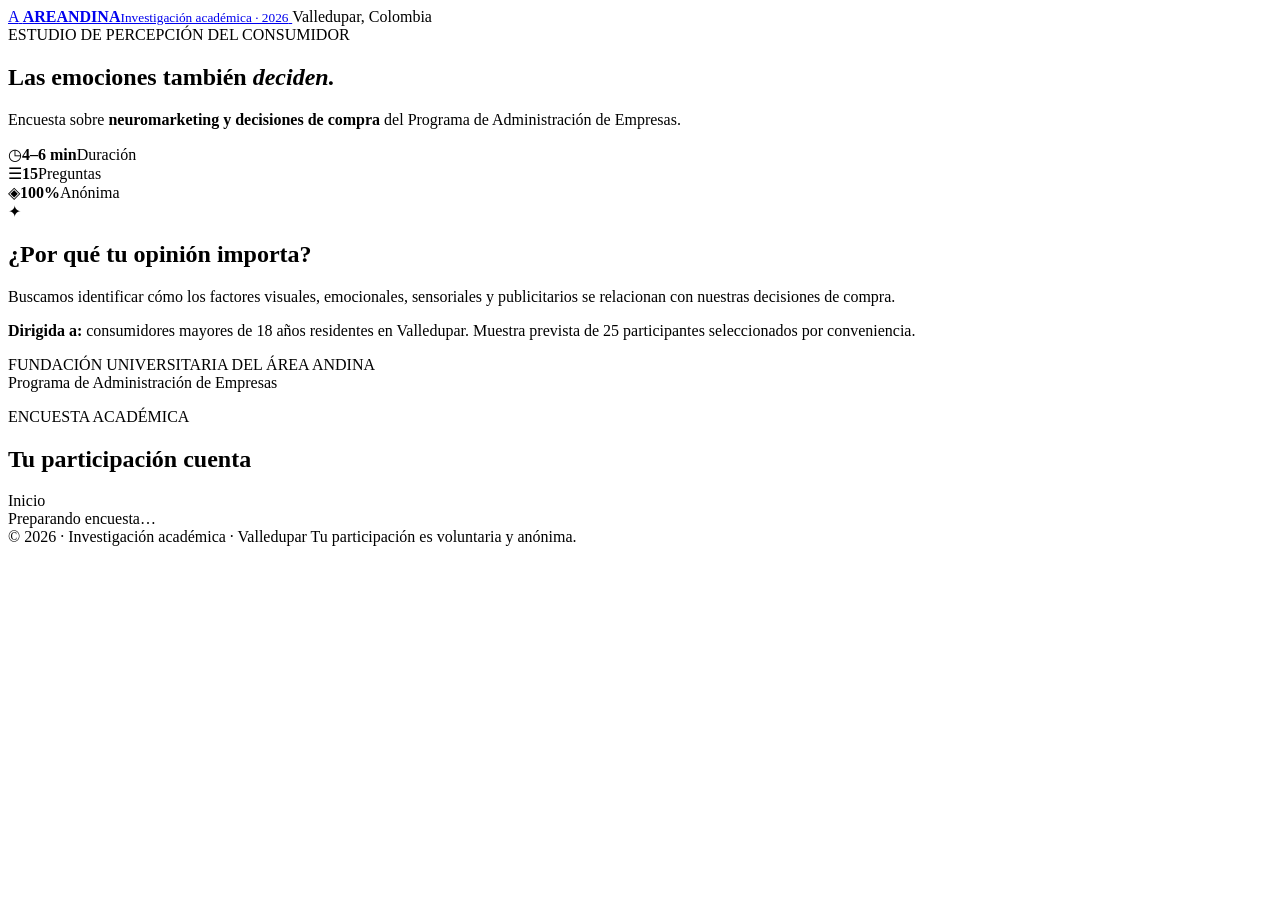
==== index.html @ e22e8b02 "feat: add accessible survey landing page" ====
<!doctype html>
<html lang="es">
<head>
  <meta charset="UTF-8" />
  <meta name="viewport" content="width=device-width, initial-scale=1" />
  <meta name="theme-color" content="#173c45" />
  <meta name="description" content="Encuesta académica anónima sobre neuromarketing y decisiones de compra en Valledupar, 2026. Fundación Universitaria del Área Andina." />
  <title>Encuesta de Neuromarketing | Areandina — Valledupar 2026</title>
  <link rel="stylesheet" href="./styles.css" />
  <script src="./app.js" defer></script>
</head>
<body>
  <div class="topline"></div>
  <header class="site-header shell">
    <a class="identity" href="./" aria-label="Encuesta de neuromarketing, inicio">
      <span class="identity-mark" aria-hidden="true">A</span>
      <span class="identity-copy"><strong>AREANDINA</strong><small>Investigación académica · 2026</small></span>
    </a>
    <span class="header-meta"><span class="status-dot"></span> Valledupar, Colombia</span>
  </header>

  <div class="shell page-grid">
    <aside class="intro">
      <span class="eyebrow"><span class="eyebrow-line"></span> ESTUDIO DE PERCEPCIÓN DEL CONSUMIDOR</span>
      <h1>Las emociones también <em>deciden.</em></h1>
      <p class="intro-lead">Encuesta sobre <strong>neuromarketing y decisiones de compra</strong> del Programa de Administración de Empresas.</p>
      <div class="stats">
        <div class="stat"><span class="stat-icon" aria-hidden="true">◷</span><strong>4–6 min</strong><span>Duración</span></div>
        <div class="stat"><span class="stat-icon" aria-hidden="true">☰</span><strong>15</strong><span>Preguntas</span></div>
        <div class="stat"><span class="stat-icon" aria-hidden="true">◈</span><strong>100%</strong><span>Anónima</span></div>
      </div>
      <div class="about">
        <div class="about-head"><span class="about-icon" aria-hidden="true">✦</span><h2>¿Por qué tu opinión importa?</h2></div>
        <p>Buscamos identificar cómo los factores visuales, emocionales, sensoriales y publicitarios se relacionan con nuestras decisiones de compra.</p>
        <div class="divider"></div>
        <p class="about-mini"><strong>Dirigida a:</strong> consumidores mayores de 18 años residentes en Valledupar. Muestra prevista de 25 participantes seleccionados por conveniencia.</p>
      </div>
      <p class="institution">FUNDACIÓN UNIVERSITARIA DEL ÁREA ANDINA<br />Programa de Administración de Empresas</p>
    </aside>

    <main class="survey-panel" id="main">
      <div class="panel-upper">
        <div><span class="section-kicker" id="step-label">ENCUESTA ACADÉMICA</span><h2 id="panel-title">Tu participación cuenta</h2></div>
        <span class="step-counter" id="step-counter">Inicio</span>
      </div>
      <div class="progress-track" role="progressbar" aria-label="Progreso de la encuesta" aria-valuemin="0" aria-valuemax="100" aria-valuenow="0" id="progress-track"><span id="progress-fill"></span></div>
      <div class="form-content" id="form-content" aria-live="polite">
        <div class="loading-text">Preparando encuesta…</div>
      </div>
    </main>
  </div>
  <footer class="footer shell">
    <span>© 2026 · Investigación académica · Valledupar</span>
    <span>Tu participación es voluntaria y anónima.</span>
  </footer>
</body>
</html>
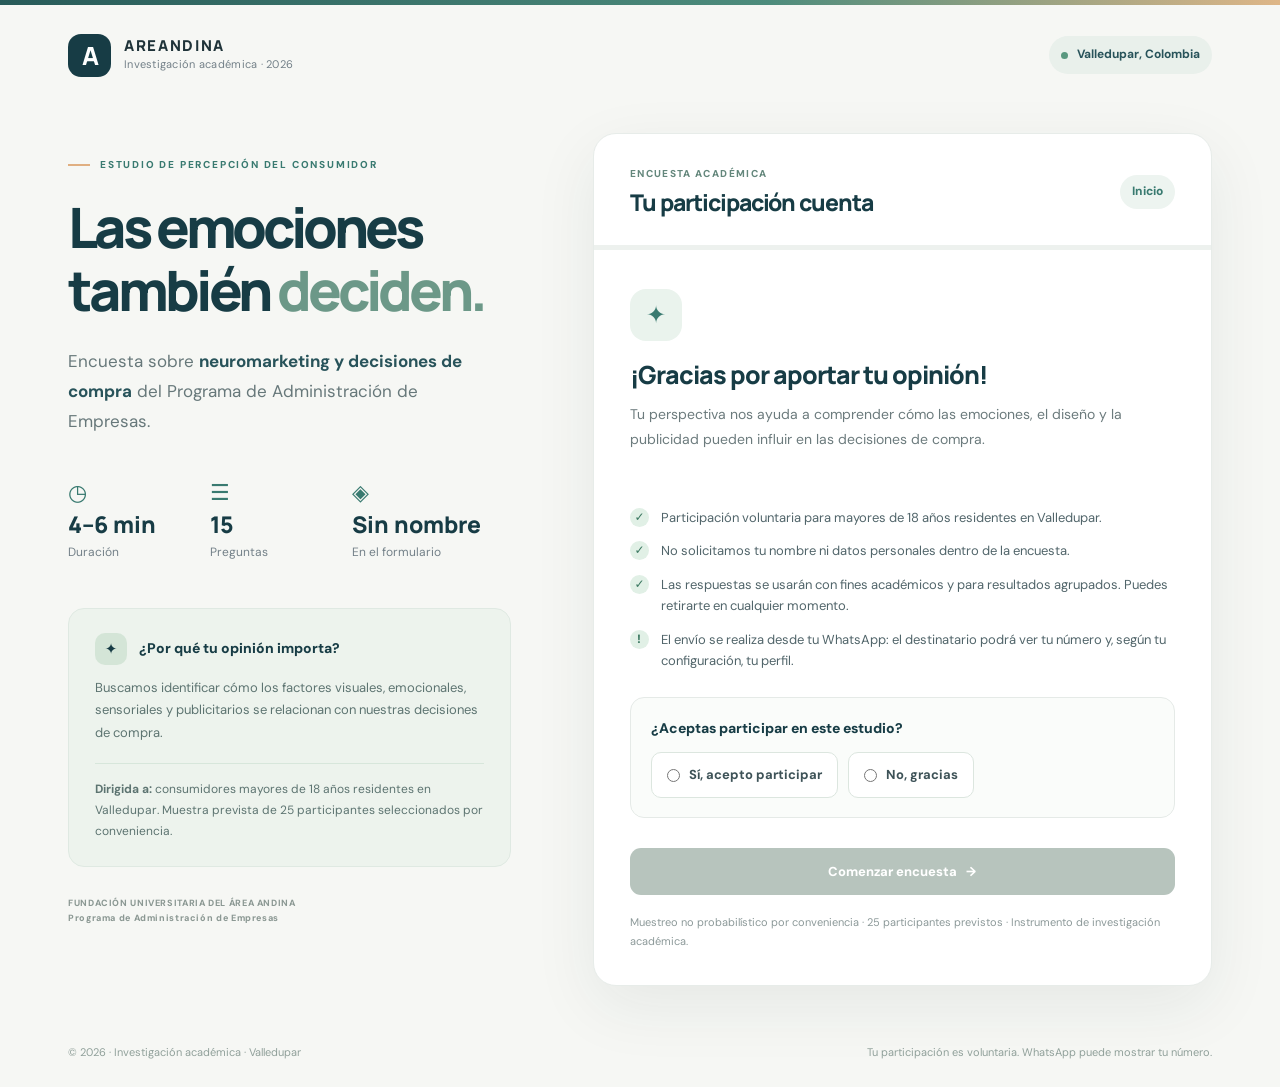
==== commit 7105e54a: "fix: clarify WhatsApp sender privacy in survey" ====
--- a/index.html
+++ b/index.html
@@ -27,7 +27,7 @@
       <div class="stats">
         <div class="stat"><span class="stat-icon" aria-hidden="true">◷</span><strong>4–6 min</strong><span>Duración</span></div>
         <div class="stat"><span class="stat-icon" aria-hidden="true">☰</span><strong>15</strong><span>Preguntas</span></div>
-        <div class="stat"><span class="stat-icon" aria-hidden="true">◈</span><strong>100%</strong><span>Anónima</span></div>
+        <div class="stat"><span class="stat-icon" aria-hidden="true">◈</span><strong>Sin nombre</strong><span>En el formulario</span></div>
       </div>
       <div class="about">
         <div class="about-head"><span class="about-icon" aria-hidden="true">✦</span><h2>¿Por qué tu opinión importa?</h2></div>
@@ -51,7 +51,7 @@
   </div>
   <footer class="footer shell">
     <span>© 2026 · Investigación académica · Valledupar</span>
-    <span>Tu participación es voluntaria y anónima.</span>
+    <span>Tu participación es voluntaria. WhatsApp puede mostrar tu número.</span>
   </footer>
 </body>
 </html>
--- a/styles.css
+++ b/styles.css
@@ -0,0 +1,108 @@
+@import url('https://fonts.googleapis.com/css2?family=DM+Sans:wght@400;500;600;700;800&family=Manrope:wght@400;500;600;700;800&display=swap');
+:root{--forest:#173c45;--forest-2:#28535a;--green:#397a70;--cream:#f6f7f4;--white:#fff;--muted:#738088;--line:#e5eae7;--ink:#1f3339;--accent:#e0af81;--soft:#eaf3ef;--error:#ae4847;--shadow:0 20px 65px rgba(29,58,59,.075)}
+*{box-sizing:border-box}
+html{scroll-behavior:smooth}
+body{margin:0;background:var(--cream);color:var(--ink);font:15px/1.6 'DM Sans',system-ui,-apple-system,BlinkMacSystemFont,'Segoe UI',sans-serif;-webkit-font-smoothing:antialiased}
+.topline{height:5px;background:linear-gradient(90deg,#285b59 0%,#4d8c7c 60%,#deb687 100%)}
+.shell{max-width:1200px;margin:0 auto;padding-left:28px;padding-right:28px}
+.site-header{height:100px;display:flex;align-items:center;justify-content:space-between}
+.identity{display:inline-flex;gap:13px;align-items:center;color:inherit;text-decoration:none}
+.identity-mark{display:grid;place-items:center;width:43px;height:43px;border-radius:13px;background:var(--forest);color:white;font:800 25px/1 'Manrope',sans-serif;letter-spacing:-2px}
+.identity-copy{display:flex;flex-direction:column;gap:0}
+.identity-copy strong{font:800 15px/1.3 'Manrope',sans-serif;letter-spacing:.11em}
+.identity-copy small{color:var(--muted);font-size:11px;letter-spacing:.025em}
+.header-meta{font-size:12px;color:var(--forest-2);font-weight:700;display:inline-flex;align-items:center;gap:9px;padding:9px 12px;background:#e9f0eb;border-radius:999px}
+.status-dot{width:7px;height:7px;border-radius:50%;background:#59987f}
+.page-grid{display:grid;grid-template-columns:minmax(0,.86fr) minmax(0,1.14fr);gap:58px;align-items:start;padding-top:28px;padding-bottom:58px}
+.intro{padding-top:24px}
+.eyebrow{display:flex;align-items:center;gap:10px;font-size:10px;letter-spacing:.18em;font-weight:800;color:var(--green)}
+.eyebrow-line{height:2px;width:22px;background:var(--accent)}
+.intro h1{font:800 clamp(42px,4.35vw,67px)/1.13 'Manrope',sans-serif;letter-spacing:-.066em;margin:23px 0 24px;color:var(--forest);max-width:535px}
+.intro h1 em{font-style:normal;color:#6c9888;position:relative}
+.intro-lead{color:#67787a;font-size:17px;line-height:1.78;max-width:430px;margin:0}
+.intro-lead strong{color:var(--forest-2);font-weight:700}
+.stats{display:grid;grid-template-columns:repeat(3,1fr);max-width:420px;margin:38px 0 45px;gap:6px}
+.stat{display:flex;flex-direction:column;gap:0}
+.stat-icon{color:var(--green);font-size:22px;height:35px}
+.stat strong{font:800 23px/1.25 'Manrope',sans-serif;color:var(--forest)}
+.stat>span:last-child{font-size:12px;color:var(--muted);margin-top:5px}
+.about{border:1px solid #dfe9e2;border-radius:16px;background:#edf3ed;padding:24px 26px;max-width:443px}
+.about-head{display:flex;gap:12px;align-items:center}
+.about-icon{height:32px;width:32px;display:grid;place-items:center;border-radius:10px;background:#d4e5d7;color:var(--forest)}
+.about h2{font-size:14px;line-height:1.35;margin:0;color:var(--forest);font-weight:800}
+.about p{margin:12px 0 0;color:#5d7471;font-size:13px;line-height:1.76}
+.about p.about-mini{font-size:12px;margin-top:15px}
+.about .divider{height:1px;background:#d7e6db;margin:18px 0 14px}
+.institution{color:#8b9893;letter-spacing:.07em;font-size:9px;font-weight:800;margin:29px 0 0}
+.survey-panel{background:var(--white);border:1px solid #e7ece9;box-shadow:var(--shadow);border-radius:23px;overflow:hidden}
+.panel-upper{display:flex;align-items:center;justify-content:space-between;gap:14px;padding:32px 36px 27px}
+.section-kicker{display:block;color:#64877c;letter-spacing:.135em;font-size:10px;font-weight:800;margin-bottom:6px}
+.panel-upper h2{font:800 23px/1.3 'Manrope',sans-serif;letter-spacing:-.045em;color:var(--forest);margin:0}
+.step-counter{white-space:nowrap;font-size:12px;color:var(--green);font-weight:800;background:#edf4f0;border-radius:100px;padding:7px 12px}
+.progress-track{height:5px;background:#edf1ee;width:100%;overflow:hidden}
+#progress-fill{display:block;height:100%;width:0%;background:linear-gradient(90deg,#6c9b85,#2f716c);transition:width .3s ease}
+.form-content{padding:30px 36px 35px}
+.loading-text{padding:45px 0;color:var(--muted)}
+.consent-intro{padding:9px 0 14px}
+.welcome-icon{display:grid;place-items:center;width:52px;height:52px;border-radius:16px;background:#eaf3ed;color:var(--green);font-size:24px;margin-bottom:18px}
+.consent-intro h3,.completion h3{font:800 25px/1.25 'Manrope',sans-serif;letter-spacing:-.04em;color:var(--forest);margin:0 0 12px}
+.consent-intro p,.completion p{font-size:14px;color:#6c7b7d;margin:0 0 19px;line-height:1.8}
+.info-list{display:grid;gap:13px;margin:22px 0 26px}
+.info-item{display:flex;align-items:flex-start;gap:12px;color:#51656a;font-size:13px}
+.info-check{width:19px;height:19px;display:grid;place-items:center;border-radius:100px;background:#e1f0e6;color:#39765f;font-size:12px;font-weight:800;flex:0 0 auto}
+.consent-box{border:1px solid var(--line);border-radius:14px;padding:19px 20px;background:#fafcfa}
+.consent-question{font-size:14px;font-weight:800;margin:0 0 12px;color:var(--forest)}
+.consent-options{display:flex;gap:10px;flex-wrap:wrap}
+.consent-option{display:inline-flex;align-items:center;gap:9px;padding:12px 15px;background:#fff;border:1px solid #dce6df;border-radius:10px;cursor:pointer;color:#3d5257;font-weight:700;font-size:13px;transition:border-color .2s,background .2s}
+.consent-option:has(input:checked){background:#e9f5ee;border-color:#669b83;color:var(--forest)}
+.consent-option input{accent-color:var(--green);margin:0}
+.refusal{padding:30px 0 10px;text-align:center}
+.refusal-icon{font-size:35px;color:var(--forest);margin-bottom:8px}
+.refusal h3{font-size:22px;color:var(--forest);margin:10px 0}
+.refusal p{color:var(--muted)}
+.section-intro{font-size:13px;color:#748388;margin:0 0 21px}
+.questions{display:grid;gap:22px}
+.question{border:0;margin:0;padding:0;min-width:0}
+.question legend{display:block;float:none;width:100%;font-weight:800;line-height:1.52;color:var(--forest);font-size:14px;margin-bottom:11px;letter-spacing:-.01em}
+.q-index{font:800 11px/1 'Manrope',sans-serif;color:#70a18d;letter-spacing:.05em;margin-right:7px}
+.choices{display:grid;grid-template-columns:repeat(2,minmax(0,1fr));gap:8px}
+.choice{display:flex;align-items:center;gap:10px;padding:12px 13px;border-radius:11px;border:1px solid #e4eae6;background:#fff;min-height:49px;cursor:pointer;transition:background .16s,border-color .16s,box-shadow .16s;color:#43565c;font-size:12px;line-height:1.45}
+.choice:hover{border-color:#b4d2c2;background:#fbfdfb}
+.choice:has(input:checked){border-color:#4e8b79;background:#edf6f0;box-shadow:0 0 0 1px #4e8b79;color:var(--forest);font-weight:700}
+.choice input{appearance:none;display:block;flex:0 0 17px;width:17px;height:17px;border:1.5px solid #b2c4ba;background:white;border-radius:50%;margin:0}
+.choice input:checked{border:5px solid #3b806d}
+.choice input:focus-visible{outline:3px solid #b0d0bc;outline-offset:2px}
+.question.missing legend{color:var(--error)}
+.question.missing .choices{outline:1px dashed #d38c85;outline-offset:5px;border-radius:5px}
+.validation-msg{color:#a84e4a;font-size:12px;font-weight:700;margin-top:12px;min-height:17px}
+.form-actions{display:flex;gap:12px;align-items:center;margin-top:30px}
+.btn{border:none;font-family:inherit;font-size:13px;font-weight:800;min-height:47px;border-radius:11px;padding:12px 18px;cursor:pointer;display:inline-flex;align-items:center;justify-content:center;gap:9px;transition:transform .1s,background .2s}
+.btn:active{transform:translateY(1px)}
+.btn:focus-visible{outline:3px solid #badccd;outline-offset:3px}
+.btn-primary{background:var(--forest);color:#fff;flex:1}
+.btn-primary:hover{background:#29585b}
+.btn-secondary{background:#f2f5f2;color:var(--forest);border:1px solid #e5ebe7}
+.btn-secondary:hover{background:#e5ede7}
+.btn-wapp{background:#167c59;color:white;flex:1}
+.btn-wapp:hover{background:#126d4f}
+.btn:disabled{cursor:not-allowed;background:#b7c4bd;color:white}
+.form-note{font-size:11px;color:#8c9999;margin:18px 0 0;line-height:1.65}
+.review-intro{padding:5px 0 18px}
+.review-intro h3{font:800 22px/1.35 'Manrope',sans-serif;margin:0 0 7px;color:var(--forest)}
+.review-intro p{margin:0;font-size:13px;color:#718184}
+.review-list{display:grid;gap:0;border:1px solid var(--line);border-radius:13px;overflow:hidden}
+.review-row{display:grid;grid-template-columns:1fr auto;gap:16px;padding:12px 15px;background:white;border-bottom:1px solid #edf0ed;align-items:start}
+.review-row:nth-child(2n){background:#f9fbf9}
+.review-row:last-child{border:0}
+.review-row small{color:#6c7d80;font-size:11px;line-height:1.5}
+.review-row strong{color:var(--forest);font-size:11px;text-align:right;line-height:1.5;max-width:205px}
+.notice{display:flex;gap:13px;align-items:flex-start;padding:16px 17px;border:1px solid #d7e9d9;background:#f1f9f0;border-radius:12px;color:#466952;margin:18px 0 3px}
+.notice-icon{font-size:20px;line-height:1.25}
+.notice strong{display:block;font-size:13px;color:var(--forest)}
+.notice p{font-size:12px;line-height:1.65;margin:3px 0 0;color:#587767}
+.copy-info{font-size:12px;color:#687e78;text-align:center;margin:12px 0 0}
+.copy-info button{font:inherit;color:var(--green);font-weight:800;text-decoration:underline;border:0;background:none;cursor:pointer;padding:0}
+.footer{display:flex;align-items:center;justify-content:space-between;gap:15px;max-width:1200px;padding-bottom:26px;color:#90a09a;font-size:11px}
+@media(max-width:940px){.page-grid{grid-template-columns:1fr;gap:26px;padding-top:6px}.intro{padding-top:5px}.intro h1{font-size:clamp(38px,7vw,57px);margin:14px 0}.intro-lead{max-width:720px}.intro .about,.institution{display:none}.stats{margin:24px 0 0;max-width:600px}.survey-panel{margin-top:3px}}
+@media(max-width:600px){.shell{padding-left:18px;padding-right:18px}.site-header{height:74px}.identity-mark{width:37px;height:37px;border-radius:11px;font-size:22px}.identity-copy strong{font-size:12px}.identity-copy small{font-size:10px}.header-meta{font-size:0;gap:0;padding:9px}.status-dot{width:8px;height:8px}.intro h1{font-size:40px;letter-spacing:-.06em;line-height:1.12}.intro-lead{font-size:14px;line-height:1.72}.eyebrow{font-size:9px}.stats{margin:22px 0 6px}.stat strong{font-size:20px}.stat>span:last-child{font-size:11px}.stat-icon{font-size:19px;height:29px}.page-grid{padding-bottom:25px}.survey-panel{border-radius:17px}.panel-upper{padding:24px 20px 21px}.panel-upper h2{font-size:18px}.step-counter{font-size:10px;padding:7px 10px}.section-kicker{font-size:9px}.form-content{padding:23px 20px 25px}.choices{grid-template-columns:1fr}.choice{font-size:13px}.question legend{font-size:14px}.questions{gap:24px}.consent-intro h3{font-size:22px}.form-actions{gap:9px}.btn{font-size:12px;padding:11px 13px}.footer{display:block;line-height:1.8;padding-bottom:25px}.footer span{display:block}.review-row{grid-template-columns:1fr;gap:2px}.review-row strong{text-align:left;max-width:none;font-size:12px}}
+@media(prefers-reduced-motion:reduce){html{scroll-behavior:auto}*,*::before,*::after{animation-duration:.01ms!important;transition-duration:.01ms!important}}
